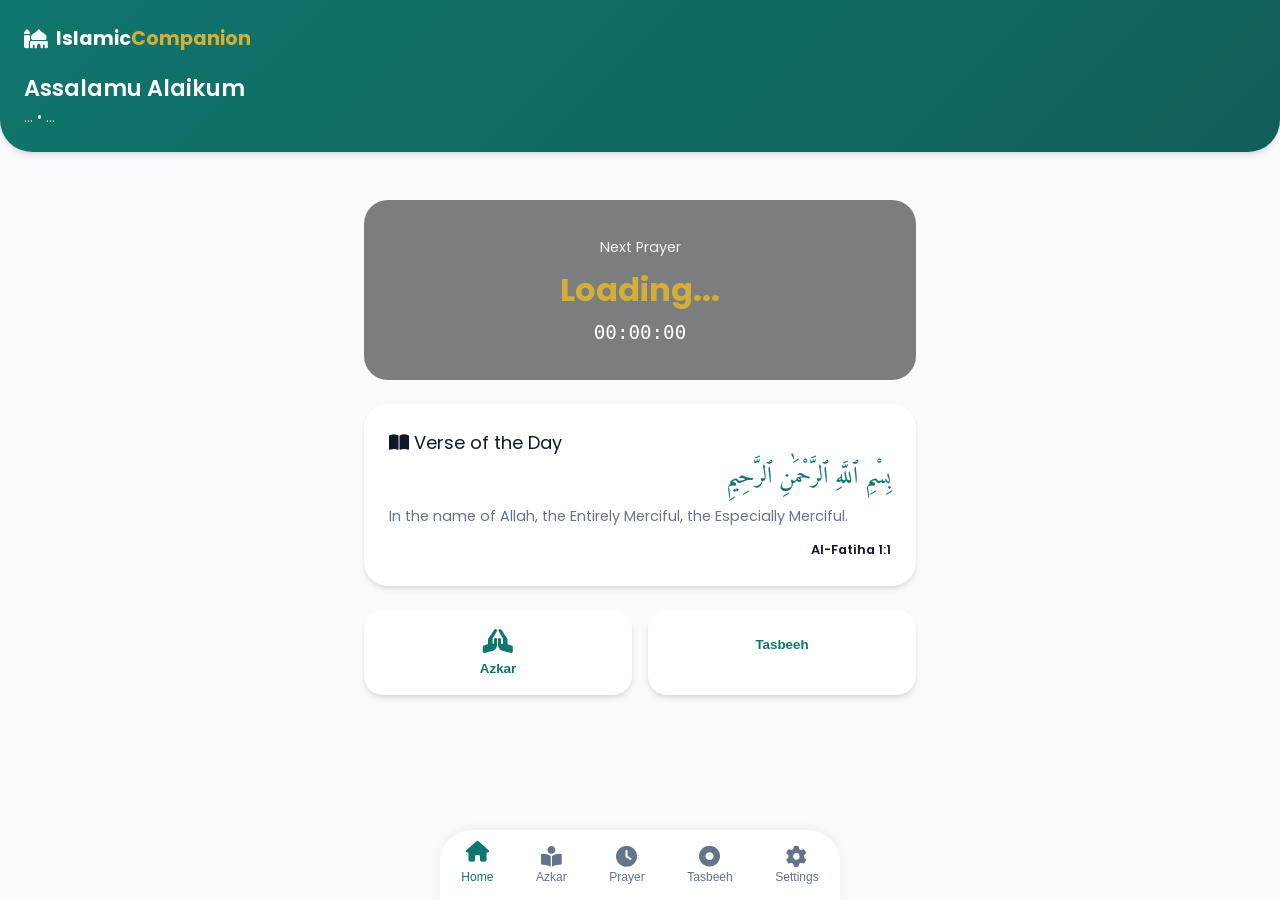
==== index.html @ 74cb2ea0 "file fixe" ====
<!DOCTYPE html>
<html lang="en" data-theme="light">

<head>
    <meta charset="UTF-8">
    <meta name="viewport" content="width=device-width, initial-scale=1.0">
    <meta name="description" content="Islamic Companion - Prayer Times, Azkar, and Tasbeeh">
    <title>Islamic Companion</title>
    <!-- Fonts -->
    <link
        href="https://fonts.googleapis.com/css2?family=Amiri:wght@400;700&family=Poppins:wght@300;400;500;600;700&display=swap"
        rel="stylesheet">
    <!-- Icons -->
    <link rel="stylesheet" href="https://cdnjs.cloudflare.com/ajax/libs/font-awesome/6.4.0/css/all.min.css">
    <link rel="stylesheet" href="style.css">
</head>

<body>

    <!-- Header -->
    <header class="app-header">
        <div class="header-top">
            <div class="logo">
                <i class="fas fa-mosque"></i>
                <span>Islamic<span>Companion</span></span>
            </div>
        </div>
        <div class="header-info">
            <div class="greeting" id="user-greeting">Assalamu Alaikum</div>
            <div class="date-container">
                <span id="gregorian-date">...</span> • <span id="hijri-date">...</span>
            </div>
        </div>
    </header>

    <main id="main-content">
        <!-- Home Section -->
        <section id="home" class="page active">
            <div class="hero-banner">
                <div class="next-prayer-card">
                    <span class="label">Next Prayer</span>
                    <h2 id="next-prayer-name">Loading...</h2>
                    <div id="prayer-countdown">00:00:00</div>
                </div>
            </div>

            <div class="card quran-verse-card">
                <div class="card-header"><i class="fas fa-book-open"></i> Verse of the Day</div>
                <p id="quran-arabic" class="arabic-text">بِسْمِ ٱللَّهِ ٱلرَّحْمَٰنِ ٱلرَّحِيمِ</p>
                <p id="quran-translation" class="translation">In the name of Allah, the Entirely Merciful, the
                    Especially Merciful.</p>
                <div class="card-footer" id="quran-ref">Al-Fatiha 1:1</div>
            </div>

            <div class="quick-actions">
                <button onclick="navigateTo('azkar')" class="action-btn">
                    <i class="fas fa-hands-praying"></i>
                    <span>Azkar</span>
                </button>
                <button onclick="navigateTo('tasbeeh')" class="action-btn">
                    <i class="fas fa-beads"></i>
                    <span>Tasbeeh</span>
                </button>
            </div>
        </section>

        <!-- Azkar Section -->
        <section id="azkar" class="page">
            <h2 class="section-title">Daily Azkar</h2>
            <div class="azkar-categories">
                <button class="cat-chip active" onclick="filterAzkar('morning')">Morning</button>
                <button class="cat-chip" onclick="filterAzkar('evening')">Evening</button>
                <button class="cat-chip" onclick="filterAzkar('after-prayer')">After Salah</button>
            </div>
            <div id="azkar-container" class="list-container">
                <!-- Rendered by JS -->
            </div>
        </section>

        <!-- Prayer Times Section -->
        <section id="prayer" class="page">
            <h2 class="section-title">Prayer Times</h2>
            <div class="location-box">
                <i class="fas fa-location-dot"></i>
                <span id="location-name">Detecting location...</span>
            </div>
            <div class="prayer-list" id="prayer-times-list">
                <!-- Template for Prayer Card -->
                <div class="prayer-card" data-prayer="Fajr">
                    <span>Fajr</span>
                    <span class="time">--:--</span>
                </div>
                <div class="prayer-card" data-prayer="Dhuhr">
                    <span>Dhuhr</span>
                    <span class="time">--:--</span>
                </div>
                <div class="prayer-card" data-prayer="Asr">
                    <span>Asr</span>
                    <span class="time">--:--</span>
                </div>
                <div class="prayer-card" data-prayer="Maghrib">
                    <span>Maghrib</span>
                    <span class="time">--:--</span>
                </div>
                <div class="prayer-card" data-prayer="Isha">
                    <span>Isha</span>
                    <span class="time">--:--</span>
                </div>
            </div>
        </section>

        <!-- Tasbeeh Section -->
        <section id="tasbeeh" class="page">
            <div class="tasbeeh-container">
                <select id="tasbeeh-select" class="tasbeeh-dropdown">
                    <option value="SubhanAllah">SubhanAllah</option>
                    <option value="Alhamdulillah">Alhamdulillah</option>
                    <option value="Allahu Akbar">Allahu Akbar</option>
                    <option value="Astaghfirullah">Astaghfirullah</option>
                </select>

                <div class="counter-display" id="counter-body">
                    <div id="tasbeeh-count">0</div>
                    <div class="target-info">Target: 33/100</div>
                </div>

                <div class="tasbeeh-controls">
                    <button id="reset-counter" class="secondary-btn"><i class="fas fa-rotate-right"></i></button>
                    <button id="tap-area" class="main-counter-btn">TAP</button>
                    <button id="vibrate-toggle" class="secondary-btn"><i class="fas fa-vibration"></i></button>
                </div>
            </div>
        </section>

        <!-- Settings Section -->
        <section id="settings" class="page">
            <h2 class="section-title">Settings</h2>
            <div class="settings-list">
                <div class="setting-item">
                    <div class="setting-info">
                        <span class="setting-label">Dark Mode</span>
                        <span class="setting-desc">Switch between light and dark themes</span>
                    </div>
                    <label class="toggle-switch">
                        <input type="checkbox" id="dark-mode-toggle-settings">
                        <span class="slider"></span>
                    </label>
                </div>
                <div class="setting-item">
                    <div class="setting-info">
                        <span class="setting-label">Font Size</span>
                    </div>
                    <select id="font-size-adjust" class="mini-select">
                        <option value="small">Small</option>
                        <option value="medium" selected>Medium</option>
                        <option value="large">Large</option>
                    </select>
                </div>
                <button class="danger-btn" id="reset-app-btn">Reset All Progress</button>
            </div>
        </section>
    </main>

    <!-- Bottom Navigation -->
    <nav class="bottom-nav">
        <button class="nav-item active" onclick="navigateTo('home')" data-target="home">
            <i class="fas fa-home"></i>
            <span>Home</span>
        </button>
        <button class="nav-item" onclick="navigateTo('azkar')" data-target="azkar">
            <i class="fas fa-book-open-reader"></i>
            <span>Azkar</span>
        </button>
        <button class="nav-item" onclick="navigateTo('prayer')" data-target="prayer">
            <i class="fas fa-clock"></i>
            <span>Prayer</span>
        </button>
        <button class="nav-item" onclick="navigateTo('tasbeeh')" data-target="tasbeeh">
            <i class="fas fa-circle-dot"></i>
            <span>Tasbeeh</span>
        </button>
        <button class="nav-item" onclick="navigateTo('settings')" data-target="settings">
            <i class="fas fa-gear"></i>
            <span>Settings</span>
        </button>
    </nav>

    <script src="app.js"></script>
</body>

</html>
---- style.css ----
:root {
    --primary: #0f766e;
    --primary-dark: #115e59;
    --accent: #d4af37;
    --bg-color: #f8fafc;
    --card-bg: #ffffff;
    --text-main: #0f172a;
    --text-muted: #64748b;
    --shadow: 0 4px 6px -1px rgba(0, 0, 0, 0.1), 0 2px 4px -1px rgba(0, 0, 0, 0.06);
    --glass: rgba(255, 255, 255, 0.8);
    --nav-bg: #ffffff;
    --transition: all 0.3s cubic-bezier(0.4, 0, 0.2, 1);
}

[data-theme="dark"] {
    --bg-color: #0f172a;
    --card-bg: #1e293b;
    --text-main: #f8fafc;
    --text-muted: #94a3b8;
    --glass: rgba(30, 41, 59, 0.8);
    --nav-bg: #1e293b;
}

* {
    margin: 0;
    padding: 0;
    box-sizing: border-box;
    -webkit-tap-highlight-color: transparent;
}

body {
    font-family: 'Poppins', sans-serif;
    background-color: var(--bg-color);
    color: var(--text-main);
    line-height: 1.6;
    overflow-x: hidden;
    transition: background-color 0.3s ease;
}

.arabic-text {
    font-family: 'Amiri', serif;
    font-size: 1.5rem;
    direction: rtl;
    color: var(--primary);
    margin-bottom: 0.5rem;
}

/* Header */
.app-header {
    padding: 1.5rem;
    background: linear-gradient(135deg, var(--primary), var(--primary-dark));
    color: white;
    border-bottom-left-radius: 2rem;
    border-bottom-right-radius: 2rem;
    box-shadow: var(--shadow);
}

.header-top {
    display: flex;
    justify-content: space-between;
    align-items: center;
    margin-bottom: 1rem;
}

.logo {
    display: flex;
    align-items: center;
    gap: 0.5rem;
    font-weight: 700;
    font-size: 1.2rem;
}

.logo span span {
    color: var(--accent);
}

.icon-btn {
    background: rgba(255, 255, 255, 0.2);
    border: none;
    color: white;
    width: 40px;
    height: 40px;
    border-radius: 50%;
    cursor: pointer;
    backdrop-filter: blur(5px);
}

.header-info .greeting {
    font-size: 1.4rem;
    font-weight: 600;
}

.header-info .date-container {
    font-size: 0.85rem;
    opacity: 0.9;
}

/* Layout */
main {
    padding: 1.5rem 1.5rem 80px 1.5rem;
    max-width: 600px;
    margin: 0 auto;
}

.page {
    display: none;
    animation: fadeIn 0.4s ease-out;
}

.page.active {
    display: block;
}

@keyframes fadeIn {
    from {
        opacity: 0;
        transform: translateY(10px);
    }

    to {
        opacity: 1;
        transform: translateY(0);
    }
}

/* Cards */
.card {
    background: var(--card-bg);
    padding: 1.5rem;
    border-radius: 1.5rem;
    box-shadow: var(--shadow);
    margin-bottom: 1.5rem;
    border: 1px solid rgba(255, 255, 255, 0.1);
}

.hero-banner {
    background: linear-gradient(rgba(0, 0, 0, 0.5), rgba(0, 0, 0, 0.5)), url('https://images.unsplash.com/photo-1542810634-71277d95dcbb?q=80&w=1000&auto=format&fit=crop');
    background-size: cover;
    background-position: center;
    height: 180px;
    border-radius: 1.5rem;
    margin-bottom: 1.5rem;
    display: flex;
    align-items: center;
    justify-content: center;
    color: white;
    text-align: center;
}

.next-prayer-card .label {
    font-size: 0.9rem;
    opacity: 0.9;
}

.next-prayer-card h2 {
    font-size: 2rem;
    margin: 0.2rem 0;
    color: var(--accent);
}

#prayer-countdown {
    font-family: monospace;
    font-size: 1.2rem;
}

/* Quick Actions */
.quick-actions {
    display: grid;
    grid-template-columns: 1fr 1fr;
    gap: 1rem;
    margin-bottom: 1.5rem;
}

.action-btn {
    background: var(--card-bg);
    border: none;
    padding: 1.2rem;
    border-radius: 1.2rem;
    display: flex;
    flex-direction: column;
    align-items: center;
    gap: 0.5rem;
    color: var(--primary);
    font-weight: 600;
    box-shadow: var(--shadow);
    cursor: pointer;
    transition: var(--transition);
}

.action-btn i {
    font-size: 1.5rem;
}

.action-btn:active {
    transform: scale(0.95);
}

/* Prayer Times */
.prayer-card {
    display: flex;
    justify-content: space-between;
    align-items: center;
    background: var(--card-bg);
    padding: 1.2rem 1.5rem;
    border-radius: 1rem;
    margin-bottom: 0.8rem;
    box-shadow: var(--shadow);
    transition: var(--transition);
}

.prayer-card.current {
    border: 2px solid var(--accent);
    background: linear-gradient(to right, var(--card-bg), rgba(212, 175, 55, 0.1));
}

.prayer-card .time {
    font-weight: 700;
    color: var(--primary);
}

/* Tasbeeh */
.tasbeeh-container {
    text-align: center;
    padding-top: 2rem;
}

.counter-display {
    width: 220px;
    height: 220px;
    background: var(--card-bg);
    border-radius: 50%;
    margin: 2rem auto;
    display: flex;
    flex-direction: column;
    justify-content: center;
    align-items: center;
    box-shadow: 0 10px 25px rgba(0, 0, 0, 0.1), inset 0 0 15px rgba(0, 0, 0, 0.05);
    border: 8px solid var(--primary);
    cursor: pointer;
    transition: var(--transition);
}

.counter-display:active {
    transform: scale(0.92);
}

#tasbeeh-count {
    font-size: 4rem;
    font-weight: 700;
    color: var(--primary);
}

.main-counter-btn {
    background: var(--primary);
    color: white;
    border: none;
    padding: 1rem 3rem;
    border-radius: 2rem;
    font-size: 1.2rem;
    font-weight: 600;
    box-shadow: var(--shadow);
}

.tasbeeh-controls {
    display: flex;
    justify-content: center;
    align-items: center;
    gap: 1.5rem;
}

.secondary-btn {
    width: 50px;
    height: 50px;
    border-radius: 50%;
    border: none;
    background: var(--card-bg);
    color: var(--text-muted);
    box-shadow: var(--shadow);
}

/* Azkar List */
.azkar-card {
    background: var(--card-bg);
    padding: 1.5rem;
    border-radius: 1rem;
    margin-bottom: 1rem;
    box-shadow: var(--shadow);
}

.cat-chip {
    padding: 0.5rem 1.2rem;
    border-radius: 2rem;
    border: 1px solid var(--primary);
    background: transparent;
    color: var(--primary);
    margin-right: 0.5rem;
    cursor: pointer;
}

.cat-chip.active {
    background: var(--primary);
    color: white;
}

/* Bottom Nav */
.bottom-nav {
    position: fixed;
    bottom: 0;
    left: 0;
    right: 0;
    height: 70px;
    background: var(--nav-bg);
    display: flex;
    justify-content: space-around;
    align-items: center;
    box-shadow: 0 -2px 10px rgba(0, 0, 0, 0.05);
    z-index: 1000;
    padding-bottom: env(safe-area-inset-bottom);
}

.nav-item {
    background: none;
    border: none;
    display: flex;
    flex-direction: column;
    align-items: center;
    color: var(--text-muted);
    font-size: 0.75rem;
    gap: 0.2rem;
    transition: var(--transition);
    cursor: pointer;
}

.nav-item i {
    font-size: 1.3rem;
}

.nav-item.active {
    color: var(--primary);
}

.nav-item.active i {
    transform: translateY(-5px);
    color: var(--primary);
}

/* Utilities */
.section-title {
    margin-bottom: 1.2rem;
    font-weight: 700;
    color: var(--primary);
}

.translation {
    font-size: 0.9rem;
    color: var(--text-muted);
}

.card-footer {
    margin-top: 0.8rem;
    font-size: 0.8rem;
    font-weight: 600;
    text-align: right;
}

/* Azkar Card Styles */
.zikr-card {
    background: var(--card-bg);
    border-radius: 1.2rem;
    margin-bottom: 1rem;
    padding: 1.2rem;
    box-shadow: var(--shadow);
    transition: var(--transition);
    border: 1px solid rgba(0, 0, 0, 0.05);
    overflow: hidden;
}

.zikr-card.completed {
    border-left: 5px solid #10b981;
    opacity: 0.8;
}

.zikr-main-content {
    cursor: pointer;
}

.zikr-card .arabic-text {
    font-size: 1.4rem;
    line-height: 2.2rem;
    margin-bottom: 0.5rem;
    color: var(--text-main);
}

.expandable-content {
    max-height: 0;
    overflow: hidden;
    transition: max-height 0.3s ease-out;
}

.zikr-card.expanded .expandable-content {
    max-height: 300px;
    margin-top: 1rem;
    padding-top: 1rem;
    border-top: 1px dashed var(--text-muted);
}

.urdu-text {
    color: var(--primary);
    font-family: 'Amiri', serif;
    font-size: 1.1rem;
    direction: rtl;
    margin-bottom: 0.5rem;
}

.english-text {
    font-size: 0.85rem;
    color: var(--text-muted);
    font-style: italic;
}

/* Footer & Progress */
.zikr-footer {
    display: flex;
    justify-content: space-between;
    align-items: center;
    margin-top: 1.2rem;
    gap: 1rem;
}

.progress-info {
    flex-grow: 1;
}

.count-display {
    font-size: 0.8rem;
    font-weight: 700;
    color: var(--primary);
    margin-bottom: 4px;
    display: block;
}

.progress-bar-bg {
    width: 100%;
    height: 6px;
    background: #e2e8f0;
    border-radius: 10px;
    overflow: hidden;
}

.progress-bar-fill {
    height: 100%;
    background: var(--primary);
    width: 0%;
    transition: width 0.3s ease;
}

.zikr-card.completed .progress-bar-fill {
    background: #10b981;
}

/* Action Buttons */
.zikr-actions {
    display: flex;
    gap: 0.5rem;
}

.count-btn {
    background: var(--primary);
    color: white;
    border: none;
    padding: 0.5rem 1.2rem;
    border-radius: 0.8rem;
    font-weight: 700;
    min-width: 70px;
    cursor: pointer;
    transition: transform 0.1s active;
}

.count-btn:active {
    transform: scale(0.9);
}

.count-btn:disabled {
    background: #10b981;
    cursor: default;
}

.reset-btn {
    background: #f1f5f9;
    color: var(--text-muted);
    border: none;
    width: 35px;
    height: 35px;
    border-radius: 0.8rem;
    cursor: pointer;
}

/* Dark Mode Tweaks */
[data-theme="dark"] .zikr-card {
    border-color: rgba(255, 255, 255, 0.05);
}

[data-theme="dark"] .reset-btn {
    background: #334155;
    color: #94a3b8;
}

/* Responsive Adjustments */
@media (min-width: 768px) {
    body {
        font-size: 18px;
    }

    main {
        padding-top: 3rem;
    }

    .bottom-nav {
        width: 400px;
        left: 50%;
        transform: translateX(-50%);
        border-radius: 2rem 2rem 0 0;
    }
}
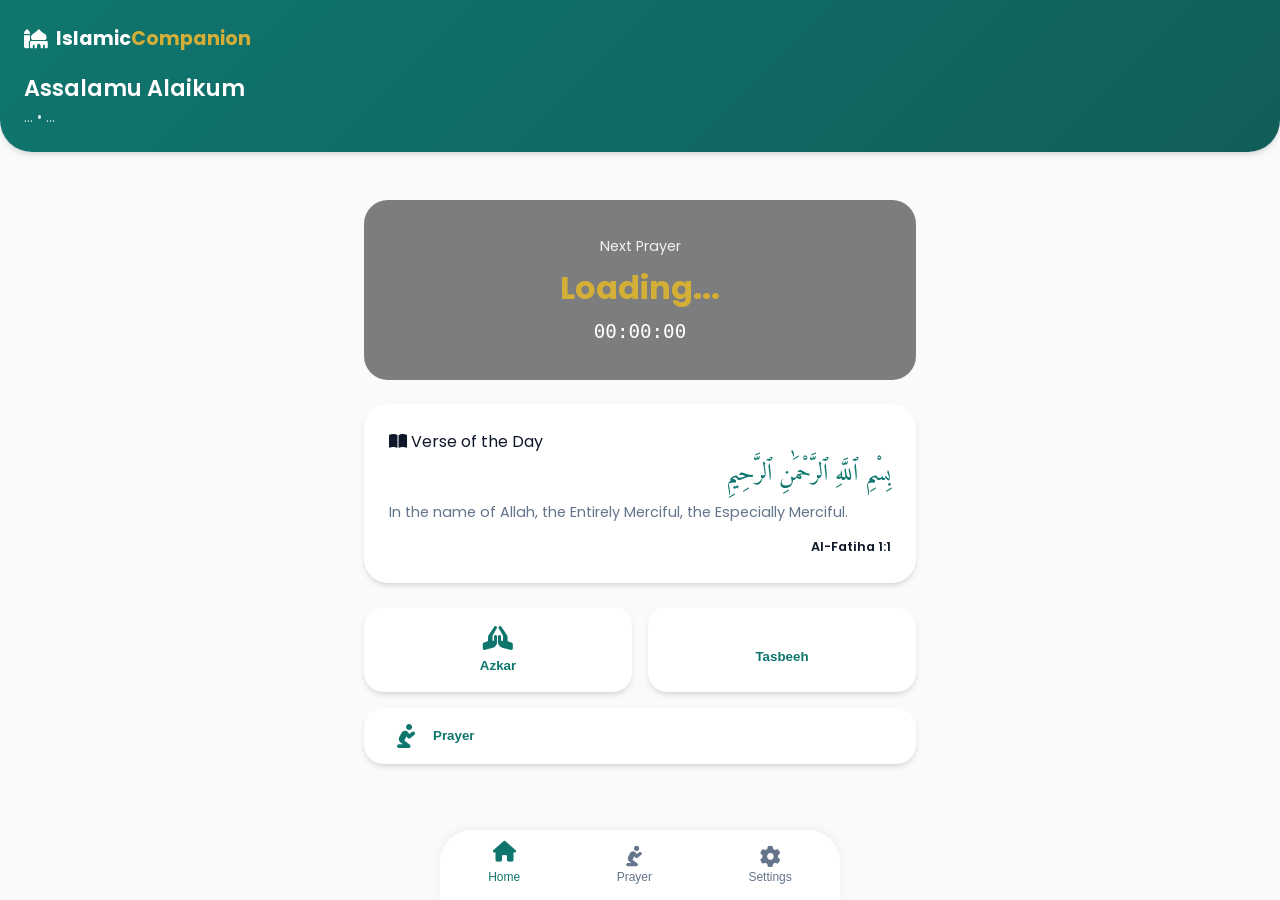
==== commit 07e79832: "update with mathod of prayer" ====
--- a/index.html
+++ b/index.html
@@ -20,13 +20,18 @@
     <!-- Header -->
     <header class="app-header">
         <div class="header-top">
+            <button id="back-btn" class="icon-btn back-btn" onclick="navigateTo('home')" style="display: none;">
+                <i class="fas fa-arrow-left"></i>
+            </button>
             <div class="logo">
                 <i class="fas fa-mosque"></i>
-                <span>Islamic<span>Companion</span></span>
+                <span data-i18n="app-name">Islamic<span>Companion</span></span>
             </div>
         </div>
+
         <div class="header-info">
-            <div class="greeting" id="user-greeting">Assalamu Alaikum</div>
+            <div class="greeting" id="user-greeting" data-i18n="greeting">Assalamu Alaikum</div>
+
             <div class="date-container">
                 <span id="gregorian-date">...</span> • <span id="hijri-date">...</span>
             </div>
@@ -38,14 +43,17 @@
         <section id="home" class="page active">
             <div class="hero-banner">
                 <div class="next-prayer-card">
-                    <span class="label">Next Prayer</span>
-                    <h2 id="next-prayer-name">Loading...</h2>
+                    <span class="label" data-i18n="next-prayer">Next Prayer</span>
+
+                    <h2 id="next-prayer-name" data-i18n="loading">Loading...</h2>
+
                     <div id="prayer-countdown">00:00:00</div>
                 </div>
             </div>
 
             <div class="card quran-verse-card">
-                <div class="card-header"><i class="fas fa-book-open"></i> Verse of the Day</div>
+                <div class="card-header"><i class="fas fa-book-open"></i> <span data-i18n="verse-day">Verse of the Day</span></div>
+
                 <p id="quran-arabic" class="arabic-text">بِسْمِ ٱللَّهِ ٱلرَّحْمَٰنِ ٱلرَّحِيمِ</p>
                 <p id="quran-translation" class="translation">In the name of Allah, the Entirely Merciful, the
                     Especially Merciful.</p>
@@ -55,63 +63,95 @@
             <div class="quick-actions">
                 <button onclick="navigateTo('azkar')" class="action-btn">
                     <i class="fas fa-hands-praying"></i>
-                    <span>Azkar</span>
+                    <span data-i18n="azkar">Azkar</span>
                 </button>
                 <button onclick="navigateTo('tasbeeh')" class="action-btn">
-                    <i class="fas fa-beads"></i>
-                    <span>Tasbeeh</span>
-                </button>
-            </div>
+                    <div class="action-icon-wrapper">
+                        <i class="fas fa-beads"></i>
+                    </div>
+                    <span data-i18n="tasbeeh">Tasbeeh</span>
+                </button>
+                <button onclick="navigateTo('prayer')" class="action-btn prayer-action-btn">
+                    <i class="fas fa-person-praying"></i>
+                    <span data-i18n="prayer">Prayer</span>
+                </button>
+
+            </div>
+
+
+
+
         </section>
 
         <!-- Azkar Section -->
         <section id="azkar" class="page">
-            <h2 class="section-title">Daily Azkar</h2>
+            <h2 class="section-title" data-i18n="daily-azkar">Daily Azkar</h2>
+
             <div class="azkar-categories">
-                <button class="cat-chip active" onclick="filterAzkar('morning')">Morning</button>
-                <button class="cat-chip" onclick="filterAzkar('evening')">Evening</button>
-                <button class="cat-chip" onclick="filterAzkar('after-prayer')">After Salah</button>
+                <button class="cat-chip active" onclick="filterAzkar('morning')" data-i18n="morning">Morning</button>
+                <button class="cat-chip" onclick="filterAzkar('evening')" data-i18n="evening">Evening</button>
+                <button class="cat-chip" onclick="filterAzkar('after-prayer')" data-i18n="after-salah">After Salah</button>
+
             </div>
             <div id="azkar-container" class="list-container">
                 <!-- Rendered by JS -->
             </div>
         </section>
 
-        <!-- Prayer Times Section -->
+        <!-- Prayer Section (Separate Page) -->
         <section id="prayer" class="page">
-            <h2 class="section-title">Prayer Times</h2>
-            <div class="location-box">
-                <i class="fas fa-location-dot"></i>
-                <span id="location-name">Detecting location...</span>
-            </div>
-            <div class="prayer-list" id="prayer-times-list">
-                <!-- Template for Prayer Card -->
-                <div class="prayer-card" data-prayer="Fajr">
-                    <span>Fajr</span>
-                    <span class="time">--:--</span>
-                </div>
-                <div class="prayer-card" data-prayer="Dhuhr">
-                    <span>Dhuhr</span>
-                    <span class="time">--:--</span>
-                </div>
-                <div class="prayer-card" data-prayer="Asr">
-                    <span>Asr</span>
-                    <span class="time">--:--</span>
-                </div>
-                <div class="prayer-card" data-prayer="Maghrib">
-                    <span>Maghrib</span>
-                    <span class="time">--:--</span>
-                </div>
-                <div class="prayer-card" data-prayer="Isha">
-                    <span>Isha</span>
-                    <span class="time">--:--</span>
-                </div>
-            </div>
-        </section>
+            <div class="prayer-header-actions">
+                <h2 class="section-title" data-i18n="namaz-guide">Namaz Guide</h2>
+                <button id="toggle-prayer-times-btn" class="icon-btn toggle-times-btn" onclick="togglePrayerTimes()">
+                    <i class="fas fa-clock"></i>
+                </button>
+            </div>
+
+            <div id="prayer-times-container" class="prayer-times-collapsible" style="display: none;">
+                <div class="location-box">
+                    <i class="fas fa-location-dot"></i>
+                    <span id="location-name" data-i18n="detecting">Detecting location...</span>
+                </div>
+                <div class="prayer-list" id="prayer-times-list">
+                    <div class="prayer-card" data-prayer="Fajr">
+                        <span>Fajr</span>
+                        <span class="time">--:--</span>
+                    </div>
+                    <div class="prayer-card" data-prayer="Dhuhr">
+                        <span>Dhuhr</span>
+                        <span class="time">--:--</span>
+                    </div>
+                    <div class="prayer-card" data-prayer="Asr">
+                        <span>Asr</span>
+                        <span class="time">--:--</span>
+                    </div>
+                    <div class="prayer-card" data-prayer="Maghrib">
+                        <span>Maghrib</span>
+                        <span class="time">--:--</span>
+                    </div>
+                    <div class="prayer-card" data-prayer="Isha">
+                        <span>Isha</span>
+                        <span class="time">--:--</span>
+                    </div>
+                </div>
+            </div>
+
+            <div id="namaz-guide-container" class="list-container">
+                <!-- Rendered by JS -->
+            </div>
+        </section>
+
+
+
+
 
         <!-- Tasbeeh Section -->
         <section id="tasbeeh" class="page">
             <div class="tasbeeh-container">
+                <div class="tasbeeh-header-icon">
+                    <i class="fas fa-beads"></i>
+                </div>
+
                 <select id="tasbeeh-select" class="tasbeeh-dropdown">
                     <option value="SubhanAllah">SubhanAllah</option>
                     <option value="Alhamdulillah">Alhamdulillah</option>
@@ -134,12 +174,14 @@
 
         <!-- Settings Section -->
         <section id="settings" class="page">
-            <h2 class="section-title">Settings</h2>
+            <h2 class="section-title" data-i18n="settings">Settings</h2>
+
             <div class="settings-list">
                 <div class="setting-item">
                     <div class="setting-info">
-                        <span class="setting-label">Dark Mode</span>
-                        <span class="setting-desc">Switch between light and dark themes</span>
+                        <span class="setting-label" data-i18n="dark-mode">Dark Mode</span>
+                        <span class="setting-desc" data-i18n="dark-mode-desc">Switch between light and dark themes</span>
+
                     </div>
                     <label class="toggle-switch">
                         <input type="checkbox" id="dark-mode-toggle-settings">
@@ -148,15 +190,27 @@
                 </div>
                 <div class="setting-item">
                     <div class="setting-info">
-                        <span class="setting-label">Font Size</span>
+                        <span class="setting-label" data-i18n="font-size">Font Size</span>
+
                     </div>
                     <select id="font-size-adjust" class="mini-select">
-                        <option value="small">Small</option>
-                        <option value="medium" selected>Medium</option>
-                        <option value="large">Large</option>
+                        <option value="small" data-i18n="small">Small</option>
+                        <option value="medium" selected data-i18n="medium">Medium</option>
+                        <option value="large" data-i18n="large">Large</option>
                     </select>
                 </div>
-                <button class="danger-btn" id="reset-app-btn">Reset All Progress</button>
+                <div class="setting-item">
+                    <div class="setting-info">
+                        <span class="setting-label" data-i18n="language">Language</span>
+                    </div>
+                    <select id="language-select" class="mini-select">
+                        <option value="en" selected>English</option>
+                        <option value="ur">اردو (Urdu)</option>
+                    </select>
+                </div>
+
+                <button class="danger-btn" id="reset-app-btn" data-i18n="reset-progress">Reset All Progress</button>
+
             </div>
         </section>
     </main>
@@ -165,23 +219,21 @@
     <nav class="bottom-nav">
         <button class="nav-item active" onclick="navigateTo('home')" data-target="home">
             <i class="fas fa-home"></i>
-            <span>Home</span>
-        </button>
-        <button class="nav-item" onclick="navigateTo('azkar')" data-target="azkar">
-            <i class="fas fa-book-open-reader"></i>
-            <span>Azkar</span>
+            <span data-i18n="home">Home</span>
+
         </button>
         <button class="nav-item" onclick="navigateTo('prayer')" data-target="prayer">
-            <i class="fas fa-clock"></i>
-            <span>Prayer</span>
+            <i class="fas fa-person-praying"></i>
+            <span data-i18n="prayer">Prayer</span>
         </button>
-        <button class="nav-item" onclick="navigateTo('tasbeeh')" data-target="tasbeeh">
-            <i class="fas fa-circle-dot"></i>
-            <span>Tasbeeh</span>
-        </button>
+
+
+
+
         <button class="nav-item" onclick="navigateTo('settings')" data-target="settings">
             <i class="fas fa-gear"></i>
-            <span>Settings</span>
+            <span data-i18n="settings">Settings</span>
+
         </button>
     </nav>
 
--- a/style.css
+++ b/style.css
@@ -34,8 +34,13 @@
     color: var(--text-main);
     line-height: 1.6;
     overflow-x: hidden;
-    transition: background-color 0.3s ease;
-}
+    transition: background-color 0.3s ease, font-size 0.2s ease;
+}
+
+body.font-small { font-size: 14px; }
+body.font-medium { font-size: 16px; }
+body.font-large { font-size: 20px; }
+
 
 .arabic-text {
     font-family: 'Amiri', serif;
@@ -83,7 +88,16 @@
     border-radius: 50%;
     cursor: pointer;
     backdrop-filter: blur(5px);
-}
+    display: flex;
+    align-items: center;
+    justify-content: center;
+    transition: var(--transition);
+}
+
+.back-btn {
+    margin-right: 0.5rem;
+}
+
 
 .header-info .greeting {
     font-size: 1.4rem;
@@ -168,8 +182,21 @@
     display: grid;
     grid-template-columns: 1fr 1fr;
     gap: 1rem;
-    margin-bottom: 1.5rem;
-}
+    margin-bottom: 2rem;
+}
+
+.prayer-action-btn {
+    grid-column: span 2;
+    flex-direction: row !important;
+    padding: 1rem 2rem !important;
+    gap: 1rem !important;
+}
+
+.home-sub-section {
+    margin-top: 2rem;
+    animation: fadeIn 0.4s ease-out;
+}
+
 
 .action-btn {
     background: var(--card-bg);
@@ -221,8 +248,16 @@
 /* Tasbeeh */
 .tasbeeh-container {
     text-align: center;
-    padding-top: 2rem;
-}
+    padding-top: 1rem;
+}
+
+.tasbeeh-header-icon {
+    font-size: 3rem;
+    color: var(--primary);
+    margin-bottom: 1rem;
+    opacity: 0.8;
+}
+
 
 .counter-display {
     width: 220px;
@@ -360,8 +395,9 @@
     margin-top: 0.8rem;
     font-size: 0.8rem;
     font-weight: 600;
-    text-align: right;
-}
+    text-align: end;
+}
+
 
 /* Azkar Card Styles */
 .zikr-card {
@@ -376,9 +412,10 @@
 }
 
 .zikr-card.completed {
-    border-left: 5px solid #10b981;
+    border-inline-start: 5px solid #10b981;
     opacity: 0.8;
 }
+
 
 .zikr-main-content {
     cursor: pointer;
@@ -407,10 +444,19 @@
 .urdu-text {
     color: var(--primary);
     font-family: 'Amiri', serif;
-    font-size: 1.1rem;
+    font-size: 1.2rem;
     direction: rtl;
     margin-bottom: 0.5rem;
 }
+
+[lang="ur"] body {
+    font-family: 'Amiri', 'Poppins', sans-serif;
+}
+
+[lang="ur"] .arabic-text {
+    font-size: 1.8rem;
+}
+
 
 .english-text {
     font-size: 0.85rem;
@@ -505,6 +551,197 @@
     color: #94a3b8;
 }
 
+/* Prayer & Namaz Guide Styles */
+.prayer-header-actions {
+    display: flex;
+    justify-content: space-between;
+    align-items: center;
+    margin-bottom: 1.2rem;
+}
+
+.prayer-header-actions .section-title {
+    margin-bottom: 0;
+}
+
+.toggle-times-btn {
+    background: var(--primary);
+    color: white;
+}
+
+.prayer-times-collapsible {
+    margin-bottom: 2rem;
+    padding-bottom: 1rem;
+    border-bottom: 1px dashed var(--text-muted);
+    animation: fadeIn 0.3s ease-out;
+}
+
+.guide-module {
+    background: var(--card-bg);
+    border-radius: 1rem;
+    margin-bottom: 1.5rem;
+    box-shadow: var(--shadow);
+    overflow: hidden;
+    border: 1px solid rgba(0, 0, 0, 0.05);
+}
+
+[data-theme="dark"] .guide-module {
+    border-color: rgba(255, 255, 255, 0.05);
+}
+
+.guide-header {
+    padding: 1.2rem 1.5rem;
+    background: rgba(15, 118, 110, 0.05);
+    cursor: pointer;
+    display: flex;
+    justify-content: space-between;
+    align-items: center;
+    font-weight: 700;
+    color: var(--primary);
+}
+
+.guide-header i {
+    transition: transform 0.3s ease;
+}
+
+.guide-module.expanded .guide-header i {
+    transform: rotate(180deg);
+}
+
+.guide-content {
+    max-height: 0;
+    overflow: hidden;
+    transition: max-height 0.4s ease-in-out;
+    background: var(--card-bg);
+}
+
+.guide-module.expanded .guide-content {
+    max-height: 2500px; /* Large enough to hold content */
+}
+
+.guide-section {
+    padding: 1.5rem;
+    border-bottom: 1px solid rgba(0, 0, 0, 0.05);
+}
+
+.guide-section:last-child {
+    border-bottom: none;
+}
+
+.guide-section-title {
+    font-size: 1.1rem;
+    font-weight: 600;
+    margin-bottom: 1rem;
+    color: var(--text-main);
+    display: flex;
+    align-items: center;
+    gap: 0.5rem;
+}
+
+.guide-section-title::before {
+    content: '';
+    display: inline-block;
+    width: 6px;
+    height: 1rem;
+    background: var(--accent);
+    border-radius: 4px;
+}
+
+.guide-step {
+    display: flex;
+    margin-bottom: 1rem;
+    gap: 1rem;
+}
+
+.guide-step-number {
+    width: 30px;
+    height: 30px;
+    background: var(--primary);
+    color: white;
+    border-radius: 50%;
+    display: flex;
+    align-items: center;
+    justify-content: center;
+    font-weight: 700;
+    flex-shrink: 0;
+    font-size: 0.9rem;
+}
+
+.guide-step-content {
+    flex-grow: 1;
+}
+
+.guide-step-title {
+    font-weight: 600;
+    color: var(--text-main);
+    margin-bottom: 0.2rem;
+}
+
+.guide-step-desc {
+    color: var(--text-muted);
+    font-size: 0.95rem;
+}
+
+.guide-arabic-block {
+    margin-top: 0.8rem;
+    padding: 1rem;
+    background: rgba(15, 118, 110, 0.05);
+    border-radius: 0.8rem;
+    border-right: 3px solid var(--primary);
+    direction: rtl;
+    text-align: right;
+}
+
+.guide-arabic-text {
+    font-family: 'Amiri', serif;
+    font-size: 1.4rem;
+    color: var(--primary-dark);
+    line-height: 2.2rem;
+}
+
+[data-theme="dark"] .guide-arabic-text {
+    color: var(--accent);
+}
+
+.guide-urdu-text {
+    font-family: 'Amiri', 'Poppins', sans-serif;
+    color: var(--text-muted);
+    font-size: 1.1rem;
+    margin-top: 0.5rem;
+}
+
+.guide-list {
+    list-style: none;
+    padding-left: 0;
+}
+
+.guide-list li {
+    position: relative;
+    padding-left: 1.5rem;
+    margin-bottom: 0.5rem;
+    color: var(--text-muted);
+}
+
+.guide-list li::before {
+    content: '•';
+    position: absolute;
+    left: 0;
+    color: var(--accent);
+    font-weight: bold;
+    font-size: 1.2rem;
+    line-height: 1.2rem;
+}
+
+[lang="ur"] .guide-list li {
+    padding-left: 0;
+    padding-right: 1.5rem;
+}
+
+[lang="ur"] .guide-list li::before {
+    left: auto;
+    right: 0;
+}
+
+
 /* Responsive Adjustments */
 @media (min-width: 768px) {
     body {
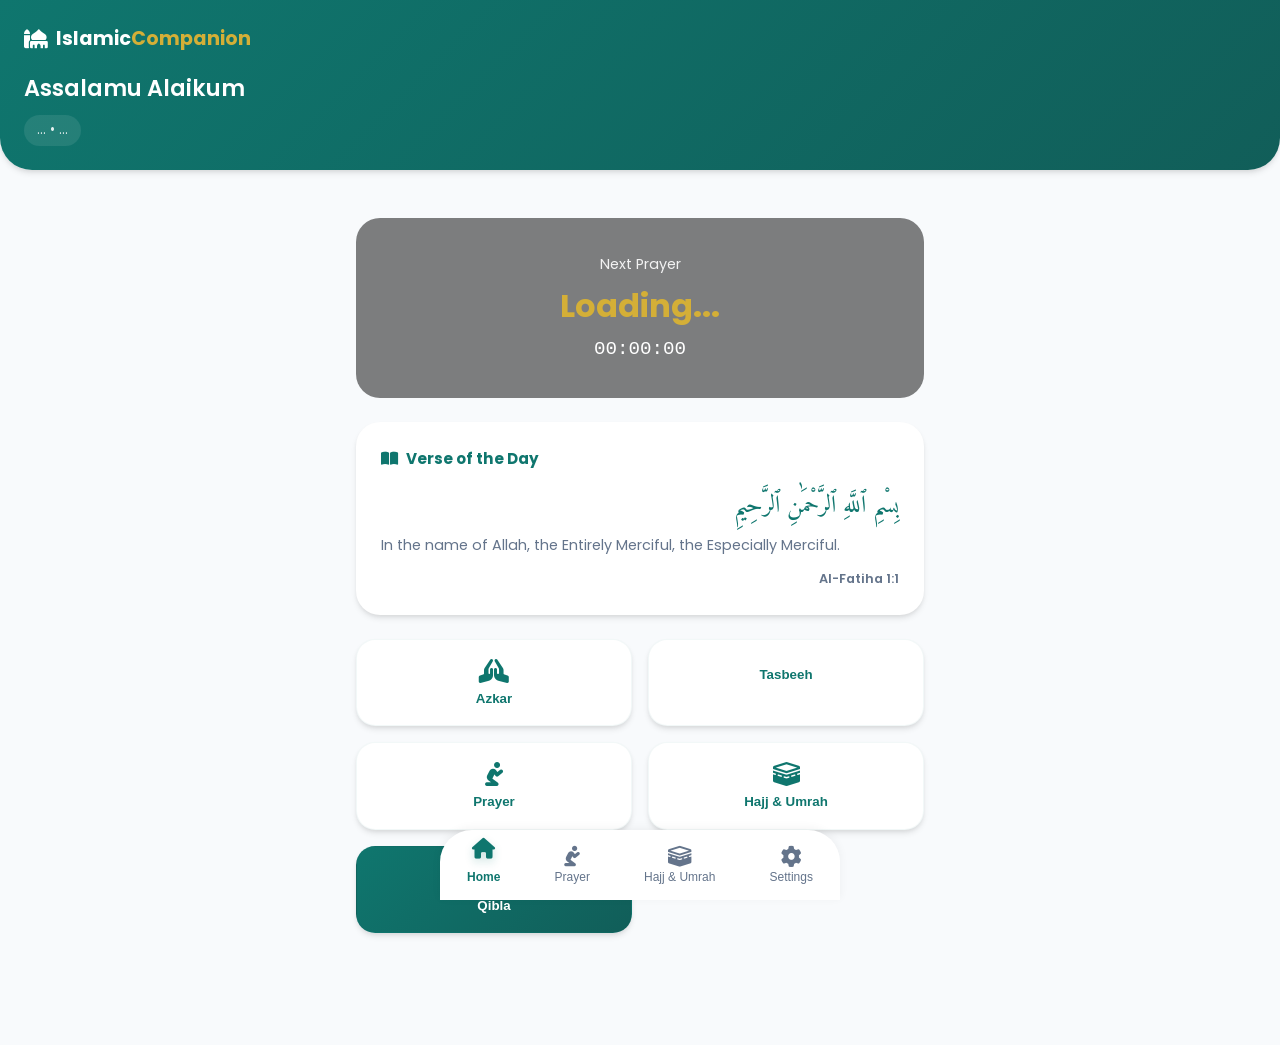
==== commit 13921afe: "added mathod & map of umra & hajj & qibla compecs & more ui/ux enhancement" ====
--- a/index.html
+++ b/index.html
@@ -66,16 +66,21 @@
                     <span data-i18n="azkar">Azkar</span>
                 </button>
                 <button onclick="navigateTo('tasbeeh')" class="action-btn">
-                    <div class="action-icon-wrapper">
-                        <i class="fas fa-beads"></i>
-                    </div>
+                    <i class="fas fa-beads"></i>
                     <span data-i18n="tasbeeh">Tasbeeh</span>
                 </button>
-                <button onclick="navigateTo('prayer')" class="action-btn prayer-action-btn">
+                <button onclick="navigateTo('prayer')" class="action-btn">
                     <i class="fas fa-person-praying"></i>
                     <span data-i18n="prayer">Prayer</span>
                 </button>
-
+                <button onclick="navigateTo('hajj-umrah')" class="action-btn">
+                    <i class="fas fa-kaaba"></i>
+                    <span data-i18n="hajj-umrah">Hajj &amp; Umrah</span>
+                </button>
+                <button onclick="openCompass()" class="action-btn compass-action-btn">
+                    <i class="fas fa-compass"></i>
+                    <span>Qibla</span>
+                </button>
             </div>
 
 
@@ -107,7 +112,7 @@
                 </button>
             </div>
 
-            <div id="prayer-times-container" class="prayer-times-collapsible" style="display: none;">
+            <div id="prayer-times-container" class="prayer-times-collapsible">
                 <div class="location-box">
                     <i class="fas fa-location-dot"></i>
                     <span id="location-name" data-i18n="detecting">Detecting location...</span>
@@ -141,9 +146,42 @@
             </div>
         </section>
 
-
-
-
+        <!-- Hajj & Umrah Section -->
+        <section id="hajj-umrah" class="page">
+            <!-- Sub-navigation -->
+            <div class="hu-subnav">
+                <button class="hu-subnav-btn active" id="btn-umrah" onclick="showHajjUmrahTab('umrah')">
+                    <i class="fas fa-kaaba"></i>
+                    <span>عمرہ</span>
+                </button>
+                <button class="hu-subnav-btn" id="btn-hajj" onclick="showHajjUmrahTab('hajj')">
+                    <i class="fas fa-star-and-crescent"></i>
+                    <span>حج</span>
+                </button>
+            </div>
+
+            <!-- Umrah Tab -->
+            <div id="hu-tab-umrah" class="hu-tab active">
+                <div id="umrah-container" class="list-container">
+                    <!-- Rendered by JS -->
+                </div>
+            </div>
+
+            <!-- Hajj Tab -->
+            <div id="hu-tab-hajj" class="hu-tab">
+                <!-- Hajj type selector -->
+                <div id="hajj-type-selector" class="hajj-type-selector">
+                    <h3 class="section-title" style="text-align:center;">حج کی قسم منتخب کریں</h3>
+                    <div id="hajj-type-container">
+                        <!-- Rendered by JS -->
+                    </div>
+                </div>
+                <!-- Hajj content -->
+                <div id="hajj-content-container" class="list-container">
+                    <!-- Rendered by JS -->
+                </div>
+            </div>
+        </section>
 
         <!-- Tasbeeh Section -->
         <section id="tasbeeh" class="page">
@@ -220,23 +258,139 @@
         <button class="nav-item active" onclick="navigateTo('home')" data-target="home">
             <i class="fas fa-home"></i>
             <span data-i18n="home">Home</span>
-
         </button>
         <button class="nav-item" onclick="navigateTo('prayer')" data-target="prayer">
             <i class="fas fa-person-praying"></i>
             <span data-i18n="prayer">Prayer</span>
         </button>
-
-
-
-
+        <button class="nav-item" onclick="navigateTo('hajj-umrah')" data-target="hajj-umrah">
+            <i class="fas fa-kaaba"></i>
+            <span data-i18n="hajj-umrah">Hajj &amp; Umrah</span>
+        </button>
         <button class="nav-item" onclick="navigateTo('settings')" data-target="settings">
             <i class="fas fa-gear"></i>
             <span data-i18n="settings">Settings</span>
-
         </button>
     </nav>
 
+    <!-- Journey Map Modal -->
+    <div id="journey-map-modal" class="jm-overlay">
+        <div class="jm-container">
+            <div class="jm-header">
+                <div class="jm-header-left">
+                    <i class="fas fa-map-location-dot"></i>
+                    <span class="jm-title">نقشہ</span>
+                </div>
+                <button class="jm-close-btn" onclick="closeJourneyMap()">
+                    <i class="fas fa-times"></i>
+                </button>
+            </div>
+
+            <!-- Miqat selector (Umrah only) -->
+            <div id="miqat-selector-row" class="jm-miqat-row">
+                <label class="jm-miqat-label"><i class="fas fa-location-dot"></i> اپنا میقات منتخب کریں:</label>
+                <select id="miqat-map-select" class="jm-miqat-select" onchange="onMiqatChange(this.value)">
+                    <option value="dhulhulaifa">ذوالحلیفہ — مدینہ کی جانب</option>
+                    <option value="yalamlam">یلملم — یمن کی جانب</option>
+                    <option value="qarnulmanazil">قرن المنازل — نجد کی جانب</option>
+                    <option value="dhatayrq">ذات عرق — عراق کی جانب</option>
+                    <option value="juhfa">الجُحفہ — شام / مصر کی جانب</option>
+                    <option value="makkah_resident">جعرانہ / تنعیم — مکہ مقیم</option>
+                </select>
+            </div>
+
+            <!-- Hajj day legend -->
+            <div id="hajj-map-legend" class="jm-day-legend">
+                <span class="jm-day-dot" style="background:#0f766e;"></span><span>۸ ذی الحجہ</span>
+                <span class="jm-day-dot" style="background:#b45309;"></span><span>۹ ذی الحجہ</span>
+                <span class="jm-day-dot" style="background:#7c3aed;"></span><span>۱۰ ذی الحجہ</span>
+                <span class="jm-day-dot" style="background:#0369a1;"></span><span>ایام تشریق</span>
+                <span class="jm-day-dot" style="background:#be185d;"></span><span>وداع</span>
+            </div>
+
+            <!-- Map canvas -->
+            <div class="jm-canvas-wrap">
+                <div id="journey-map-canvas"></div>
+            </div>
+
+            <!-- Step legend -->
+            <div id="journey-step-legend" class="jm-step-legend"></div>
+        </div>
+    </div>
+
+    <!-- Qibla Compass Modal -->
+    <div id="compass-modal" class="compass-overlay">
+        <div class="compass-container">
+            <!-- Header -->
+            <div class="compass-header">
+                <div class="compass-hdr-left">
+                    <i class="fas fa-compass compass-hdr-icon"></i>
+                    <div>
+                        <div class="compass-hdr-title">Qibla Compass</div>
+                        <div class="compass-hdr-sub">قبلہ نما</div>
+                    </div>
+                </div>
+                <button class="compass-close-btn" onclick="closeCompass()">
+                    <i class="fas fa-times"></i>
+                </button>
+            </div>
+
+            <!-- Status bar -->
+            <div class="compass-status-bar" id="compass-status-bar">
+                <i class="fas fa-circle-notch fa-spin" id="compass-status-icon"></i>
+                <span id="compass-status-text">Locating your position...</span>
+            </div>
+
+            <!-- Compass dial area -->
+            <div class="compass-dial-area">
+                <div class="compass-wrap" id="compass-wrap">
+                    <!-- Outer ring (rotates with device) -->
+                    <div class="compass-ring" id="compass-ring">
+                        <span class="crd n">N</span>
+                        <span class="crd e">E</span>
+                        <span class="crd s">S</span>
+                        <span class="crd w">W</span>
+                        <span class="crd ne">NE</span>
+                        <span class="crd se">SE</span>
+                        <span class="crd sw">SW</span>
+                        <span class="crd nw">NW</span>
+                        <!-- Tick marks generated by JS -->
+                        <div id="compass-ticks"></div>
+                    </div>
+
+                    <!-- Qibla needle (rotates to point to Makkah) -->
+                    <div class="qibla-needle-wrap" id="qibla-needle">
+                        <div class="needle-tip">
+                            <i class="fas fa-kaaba"></i>
+                        </div>
+                        <div class="needle-shaft-top"></div>
+                        <div class="needle-center-dot"></div>
+                        <div class="needle-shaft-bot"></div>
+                    </div>
+
+                    <!-- Degree ring label -->
+                    <div class="compass-degree-badge" id="compass-degree-badge">--°</div>
+                </div>
+            </div>
+
+            <!-- Info cards -->
+            <div class="compass-info-row">
+                <div class="compass-info-card">
+                    <div class="ci-label">قبلہ سمت</div>
+                    <div class="ci-value" id="qibla-degrees">--°</div>
+                </div>
+                <div class="compass-info-divider"></div>
+                <div class="compass-info-card">
+                    <div class="ci-label">مکہ مکرمہ</div>
+                    <div class="ci-value" id="makkah-distance">-- km</div>
+                </div>
+            </div>
+
+            <!-- Hint -->
+            <p class="compass-hint" id="compass-hint">اپنا فون افقی رکھیں اور سبز تیر کی سمت میں منہ کریں</p>
+        </div>
+    </div>
+
     <script src="app.js"></script>
 </body>
 
--- a/style.css
+++ b/style.css
@@ -48,6 +48,8 @@
     direction: rtl;
     color: var(--primary);
     margin-bottom: 0.5rem;
+    word-break: break-word;
+    overflow-wrap: break-word;
 }
 
 /* Header */
@@ -107,11 +109,16 @@
 .header-info .date-container {
     font-size: 0.85rem;
     opacity: 0.9;
+    background: rgba(255, 255, 255, 0.1);
+    padding: 0.3rem 0.8rem;
+    border-radius: 1rem;
+    display: inline-block;
+    margin-top: 0.5rem;
 }
 
 /* Layout */
 main {
-    padding: 1.5rem 1.5rem 80px 1.5rem;
+    padding: 1rem 1rem 80px 1rem;
     max-width: 600px;
     margin: 0 auto;
 }
@@ -145,6 +152,12 @@
     box-shadow: var(--shadow);
     margin-bottom: 1.5rem;
     border: 1px solid rgba(255, 255, 255, 0.1);
+    transition: var(--transition);
+}
+
+.card:hover {
+    transform: translateY(-2px);
+    box-shadow: 0 10px 15px -3px rgba(0, 0, 0, 0.1);
 }
 
 .hero-banner {
@@ -212,6 +225,17 @@
     box-shadow: var(--shadow);
     cursor: pointer;
     transition: var(--transition);
+    border: 1px solid rgba(15, 118, 110, 0.05);
+}
+
+.action-btn:hover {
+    background: var(--primary);
+    color: white;
+    transform: translateY(-3px);
+}
+
+.action-btn:hover i {
+    color: white;
 }
 
 .action-btn i {
@@ -220,6 +244,7 @@
 
 .action-btn:active {
     transform: scale(0.95);
+    background: rgba(15, 118, 110, 0.1);
 }
 
 /* Prayer Times */
@@ -260,8 +285,8 @@
 
 
 .counter-display {
-    width: 220px;
-    height: 220px;
+    width: min(220px, 60vw);
+    height: min(220px, 60vw);
     background: var(--card-bg);
     border-radius: 50%;
     margin: 2rem auto;
@@ -329,8 +354,15 @@
     background: transparent;
     color: var(--primary);
     margin-right: 0.5rem;
-    cursor: pointer;
-}
+    margin-bottom: 0.5rem;
+    cursor: pointer;
+    white-space: nowrap;
+    font-size: 0.85rem;
+    transition: var(--transition);
+    font-family: 'Poppins', sans-serif;
+}
+
+.cat-chip:active { transform: scale(0.95); }
 
 .cat-chip.active {
     background: var(--primary);
@@ -372,11 +404,13 @@
 
 .nav-item.active {
     color: var(--primary);
+    font-weight: 600;
 }
 
 .nav-item.active i {
-    transform: translateY(-5px);
-    color: var(--primary);
+    transform: translateY(-8px);
+    color: var(--primary);
+    text-shadow: 0 4px 10px rgba(15, 118, 110, 0.2);
 }
 
 /* Utilities */
@@ -396,6 +430,18 @@
     font-size: 0.8rem;
     font-weight: 600;
     text-align: end;
+    color: var(--text-muted);
+}
+
+/* Card Header */
+.card-header {
+    display: flex;
+    align-items: center;
+    gap: 0.5rem;
+    font-weight: 700;
+    color: var(--primary);
+    margin-bottom: 1rem;
+    font-size: 0.95rem;
 }
 
 
@@ -431,11 +477,11 @@
 .expandable-content {
     max-height: 0;
     overflow: hidden;
-    transition: max-height 0.3s ease-out;
+    transition: max-height 0.4s ease-out;
 }
 
 .zikr-card.expanded .expandable-content {
-    max-height: 300px;
+    max-height: 1500px;
     margin-top: 1rem;
     padding-top: 1rem;
     border-top: 1px dashed var(--text-muted);
@@ -446,7 +492,11 @@
     font-family: 'Amiri', serif;
     font-size: 1.2rem;
     direction: rtl;
+    text-align: right;
     margin-bottom: 0.5rem;
+    line-height: 1.9rem;
+    word-break: break-word;
+    overflow-wrap: break-word;
 }
 
 [lang="ur"] body {
@@ -462,7 +512,22 @@
     font-size: 0.85rem;
     color: var(--text-muted);
     font-style: italic;
-}
+    line-height: 1.6;
+    word-break: break-word;
+}
+
+/* Expand hint */
+.expand-hint {
+    font-size: 0.72rem;
+    color: var(--primary);
+    opacity: 0.7;
+    margin-top: 0.4rem;
+    display: flex;
+    align-items: center;
+    gap: 0.3rem;
+}
+
+.zikr-card.expanded .expand-hint { display: none; }
 
 /* Footer & Progress */
 .zikr-footer {
@@ -569,10 +634,20 @@
 }
 
 .prayer-times-collapsible {
+    max-height: 0;
+    overflow: hidden;
+    transition: max-height 0.4s ease-in-out, padding 0.4s ease, margin 0.4s ease;
+    margin-bottom: 0;
+    padding-bottom: 0;
+    opacity: 0;
+}
+
+.prayer-times-collapsible.expanded {
+    max-height: 500px; /* Adjust as needed */
     margin-bottom: 2rem;
     padding-bottom: 1rem;
     border-bottom: 1px dashed var(--text-muted);
-    animation: fadeIn 0.3s ease-out;
+    opacity: 1;
 }
 
 .guide-module {
@@ -597,6 +672,11 @@
     align-items: center;
     font-weight: 700;
     color: var(--primary);
+    transition: background 0.3s ease;
+}
+
+.guide-header:hover {
+    background: rgba(15, 118, 110, 0.1);
 }
 
 .guide-header i {
@@ -615,11 +695,11 @@
 }
 
 .guide-module.expanded .guide-content {
-    max-height: 2500px; /* Large enough to hold content */
+    max-height: 6000px;
 }
 
 .guide-section {
-    padding: 1.5rem;
+    padding: 1.2rem;
     border-bottom: 1px solid rgba(0, 0, 0, 0.05);
 }
 
@@ -678,7 +758,10 @@
 
 .guide-step-desc {
     color: var(--text-muted);
-    font-size: 0.95rem;
+    font-size: 0.92rem;
+    line-height: 1.7;
+    word-break: break-word;
+    overflow-wrap: break-word;
 }
 
 .guide-arabic-block {
@@ -696,6 +779,8 @@
     font-size: 1.4rem;
     color: var(--primary-dark);
     line-height: 2.2rem;
+    word-break: break-word;
+    overflow-wrap: break-word;
 }
 
 [data-theme="dark"] .guide-arabic-text {
@@ -703,10 +788,15 @@
 }
 
 .guide-urdu-text {
-    font-family: 'Amiri', 'Poppins', sans-serif;
-    color: var(--text-muted);
-    font-size: 1.1rem;
-    margin-top: 0.5rem;
+    font-family: 'Amiri', serif;
+    color: var(--text-muted);
+    font-size: 1.05rem;
+    margin-top: 0.6rem;
+    direction: rtl;
+    text-align: right;
+    line-height: 1.9rem;
+    word-break: break-word;
+    overflow-wrap: break-word;
 }
 
 .guide-list {
@@ -742,7 +832,834 @@
 }
 
 
+/* ===================== Hajj & Umrah Styles ===================== */
+
+/* Sub-nav tabs */
+.hu-subnav {
+    display: grid;
+    grid-template-columns: 1fr 1fr;
+    gap: 0.8rem;
+    margin-bottom: 1.5rem;
+}
+
+.hu-subnav-btn {
+    display: flex;
+    align-items: center;
+    justify-content: center;
+    gap: 0.6rem;
+    padding: 0.9rem 1rem;
+    border-radius: 1rem;
+    border: 2px solid var(--primary);
+    background: transparent;
+    color: var(--primary);
+    font-size: 1rem;
+    font-weight: 700;
+    font-family: 'Amiri', serif;
+    cursor: pointer;
+    transition: var(--transition);
+}
+
+.hu-subnav-btn i { font-size: 1.2rem; }
+
+.hu-subnav-btn.active {
+    background: linear-gradient(135deg, var(--primary), var(--primary-dark));
+    color: white;
+    border-color: transparent;
+    box-shadow: 0 6px 20px rgba(15, 118, 110, 0.35);
+}
+
+.hu-subnav-btn:not(.active):hover {
+    background: rgba(15, 118, 110, 0.08);
+}
+
+/* Tab panels */
+.hu-tab { display: none; animation: fadeIn 0.4s ease-out; }
+.hu-tab.active { display: block; }
+
+/* Hajj type selector cards */
+.hajj-type-selector { margin-bottom: 1.5rem; }
+
+.hajj-type-grid {
+    display: grid;
+    grid-template-columns: 1fr;
+    gap: 0.8rem;
+}
+
+.hajj-type-card {
+    background: var(--card-bg);
+    border-radius: 1rem;
+    padding: 1rem 1.2rem;
+    border: 2px solid transparent;
+    box-shadow: var(--shadow);
+    cursor: pointer;
+    transition: var(--transition);
+    display: flex;
+    align-items: flex-start;
+    gap: 1rem;
+}
+
+.hajj-type-card:hover {
+    border-color: var(--primary);
+    transform: translateY(-2px);
+}
+
+.hajj-type-card.selected {
+    border-color: var(--primary);
+    background: linear-gradient(135deg, rgba(15,118,110,0.06), rgba(15,118,110,0.02));
+}
+
+.hajj-type-icon {
+    width: 44px;
+    height: 44px;
+    background: linear-gradient(135deg, var(--primary), var(--primary-dark));
+    border-radius: 0.8rem;
+    display: flex;
+    align-items: center;
+    justify-content: center;
+    flex-shrink: 0;
+    color: white;
+    font-size: 1.2rem;
+}
+
+.hajj-type-info { flex-grow: 1; }
+
+.hajj-type-name {
+    font-weight: 700;
+    font-size: 1.1rem;
+    font-family: 'Amiri', serif;
+    color: var(--primary);
+    display: flex;
+    align-items: center;
+    gap: 0.5rem;
+    flex-wrap: wrap;
+    direction: rtl;
+}
+
+.badge-afzal {
+    font-size: 0.65rem;
+    font-family: 'Poppins', sans-serif;
+    background: var(--accent);
+    color: #0f172a;
+    padding: 0.1rem 0.5rem;
+    border-radius: 2rem;
+    font-weight: 700;
+}
+
+.hajj-type-desc {
+    font-size: 0.88rem;
+    color: var(--text-muted);
+    margin-top: 0.3rem;
+    direction: rtl;
+    text-align: right;
+    font-family: 'Amiri', serif;
+    line-height: 1.5;
+}
+
+/* HU info card (steps, duas, masail, etc.) */
+.hu-info-card {
+    background: var(--card-bg);
+    border-radius: 1rem;
+    margin-bottom: 1.2rem;
+    box-shadow: var(--shadow);
+    overflow: hidden;
+    border: 1px solid rgba(0,0,0,0.05);
+}
+
+[data-theme="dark"] .hu-info-card { border-color: rgba(255,255,255,0.05); }
+
+.hu-info-header {
+    padding: 1rem 1.2rem;
+    background: rgba(15,118,110,0.06);
+    cursor: pointer;
+    display: flex;
+    justify-content: space-between;
+    align-items: center;
+    font-weight: 700;
+    color: var(--primary);
+    transition: background 0.3s;
+    gap: 0.8rem;
+}
+
+.hu-info-header:hover { background: rgba(15,118,110,0.12); }
+
+.hu-info-header-left {
+    display: flex;
+    align-items: center;
+    gap: 0.7rem;
+}
+
+.hu-info-header-icon {
+    width: 34px;
+    height: 34px;
+    background: linear-gradient(135deg, var(--primary), var(--primary-dark));
+    border-radius: 0.6rem;
+    display: flex;
+    align-items: center;
+    justify-content: center;
+    color: white;
+    font-size: 0.95rem;
+    flex-shrink: 0;
+}
+
+.hu-info-title {
+    font-size: 0.95rem;
+    direction: rtl;
+    font-family: 'Amiri', serif;
+    line-height: 1.3;
+}
+
+.hu-info-chevron { transition: transform 0.3s ease; flex-shrink: 0; }
+.hu-info-card.expanded .hu-info-chevron { transform: rotate(180deg); }
+
+.hu-info-body {
+    max-height: 0;
+    overflow: hidden;
+    transition: max-height 0.45s ease-in-out;
+}
+
+.hu-info-card.expanded .hu-info-body { max-height: 8000px; }
+
+.hu-info-inner { padding: 1rem 1.2rem 1.2rem; }
+
+/* Umrah step card */
+.hu-step {
+    display: flex;
+    gap: 0.9rem;
+    margin-bottom: 1rem;
+}
+
+.hu-step-num {
+    width: 30px;
+    height: 30px;
+    background: var(--primary);
+    color: white;
+    border-radius: 50%;
+    display: flex;
+    align-items: center;
+    justify-content: center;
+    font-weight: 700;
+    font-size: 0.85rem;
+    flex-shrink: 0;
+}
+
+.hu-step-body { flex-grow: 1; direction: rtl; text-align: right; }
+
+.hu-step-title {
+    font-weight: 700;
+    font-family: 'Amiri', serif;
+    font-size: 1rem;
+    color: var(--text-main);
+    margin-bottom: 0.3rem;
+}
+
+.hu-step-desc {
+    font-size: 0.9rem;
+    color: var(--text-muted);
+    direction: rtl;
+    text-align: right;
+    font-family: 'Amiri', serif;
+    line-height: 1.75;
+    word-break: break-word;
+    overflow-wrap: break-word;
+}
+
+.hu-arabic-block {
+    margin-top: 0.8rem;
+    padding: 0.9rem;
+    background: rgba(15,118,110,0.05);
+    border-radius: 0.8rem;
+    border-right: 3px solid var(--primary);
+    direction: rtl;
+    text-align: right;
+}
+
+.hu-arabic-text {
+    font-family: 'Amiri', serif;
+    font-size: 1.3rem;
+    color: var(--primary-dark);
+    line-height: 2rem;
+    word-break: break-word;
+}
+
+[data-theme="dark"] .hu-arabic-text { color: var(--accent); }
+
+.hu-arabic-translation {
+    font-family: 'Amiri', serif;
+    color: var(--text-muted);
+    font-size: 1rem;
+    margin-top: 0.5rem;
+    line-height: 1.85rem;
+    direction: rtl;
+    text-align: right;
+    word-break: break-word;
+    overflow-wrap: break-word;
+}
+
+.hu-note {
+    margin-top: 0.7rem;
+    padding: 0.7rem 0.9rem;
+    background: rgba(212, 175, 55, 0.1);
+    border-left: 3px solid var(--accent);
+    border-radius: 0.5rem;
+    font-size: 0.88rem;
+    color: var(--text-muted);
+    direction: rtl;
+    text-align: right;
+    font-family: 'Amiri', serif;
+    line-height: 1.7;
+    word-break: break-word;
+}
+
+.hu-list {
+    list-style: none;
+    padding: 0;
+    direction: rtl;
+    text-align: right;
+}
+
+.hu-list li {
+    position: relative;
+    padding-right: 1.4rem;
+    padding-bottom: 0.5rem;
+    color: var(--text-muted);
+    font-size: 0.92rem;
+    font-family: 'Amiri', serif;
+    line-height: 1.7;
+    word-break: break-word;
+    overflow-wrap: break-word;
+}
+
+.hu-list li::before {
+    content: '●';
+    position: absolute;
+    right: 0;
+    color: var(--accent);
+    font-size: 0.7rem;
+    top: 0.3rem;
+}
+
+.hu-section-label {
+    font-size: 0.78rem;
+    font-weight: 600;
+    color: var(--primary);
+    text-transform: uppercase;
+    letter-spacing: 0.5px;
+    margin-bottom: 0.5rem;
+    font-family: 'Poppins', sans-serif;
+}
+
+.hu-divider {
+    border: none;
+    border-top: 1px dashed rgba(0,0,0,0.1);
+    margin: 0.9rem 0;
+}
+
+[data-theme="dark"] .hu-divider { border-color: rgba(255,255,255,0.07); }
+
+.hu-gender-row {
+    display: grid;
+    grid-template-columns: 1fr 1fr;
+    gap: 0.8rem;
+    margin-top: 0.5rem;
+}
+
+.hu-gender-box {
+    padding: 0.7rem;
+    border-radius: 0.7rem;
+    background: rgba(15,118,110,0.05);
+    direction: rtl;
+    text-align: right;
+}
+
+.hu-gender-label {
+    font-size: 0.75rem;
+    font-weight: 700;
+    color: var(--primary);
+    font-family: 'Poppins', sans-serif;
+    margin-bottom: 0.3rem;
+    display: block;
+}
+
+/* Back button for Hajj type */
+.hu-back-btn {
+    display: inline-flex;
+    align-items: center;
+    gap: 0.5rem;
+    background: transparent;
+    border: 1px solid var(--primary);
+    color: var(--primary);
+    padding: 0.5rem 1rem;
+    border-radius: 2rem;
+    font-size: 0.85rem;
+    cursor: pointer;
+    margin-bottom: 1rem;
+    transition: var(--transition);
+}
+.hu-back-btn:hover { background: var(--primary); color: white; }
+
+/* Section heading badge */
+.hu-section-heading {
+    display: flex;
+    align-items: center;
+    gap: 0.6rem;
+    margin-bottom: 1rem;
+    direction: rtl;
+}
+
+.hu-section-heading-text {
+    font-size: 1.05rem;
+    font-weight: 700;
+    font-family: 'Amiri', serif;
+    color: var(--text-main);
+}
+
+.hu-section-heading::after {
+    content: '';
+    flex: 1;
+    height: 1px;
+    background: linear-gradient(to left, transparent, var(--primary));
+    opacity: 0.3;
+}
+
+@media (max-width: 480px) {
+    .hu-subnav-btn { font-size: 0.9rem; padding: 0.75rem; }
+    .hu-arabic-text { font-size: 1.15rem; line-height: 1.8rem; }
+    .hu-gender-row { grid-template-columns: 1fr; }
+}
+
+/* ===================== Journey Map Modal ===================== */
+
+/* Map open button */
+.jm-open-btn {
+    display: flex;
+    align-items: center;
+    gap: 0.6rem;
+    width: 100%;
+    padding: 0.85rem 1.2rem;
+    margin-bottom: 1.2rem;
+    border-radius: 1rem;
+    border: 2px dashed var(--primary);
+    background: rgba(15,118,110,0.04);
+    color: var(--primary);
+    font-family: 'Amiri', serif;
+    font-size: 1rem;
+    font-weight: 700;
+    cursor: pointer;
+    transition: var(--transition);
+    direction: rtl;
+    justify-content: center;
+}
+.jm-open-btn:hover {
+    background: var(--primary);
+    color: white;
+    border-style: solid;
+}
+.jm-open-btn i { font-size: 1.2rem; }
+
+/* Modal overlay */
+.jm-overlay {
+    position: fixed;
+    inset: 0;
+    background: rgba(0,0,0,0.6);
+    z-index: 9000;
+    display: flex;
+    align-items: flex-end;
+    justify-content: center;
+    opacity: 0;
+    pointer-events: none;
+    transition: opacity 0.3s ease;
+}
+.jm-overlay.active {
+    opacity: 1;
+    pointer-events: all;
+}
+
+/* Modal sheet */
+.jm-container {
+    background: var(--card-bg);
+    width: 100%;
+    max-width: 520px;
+    max-height: 92vh;
+    border-radius: 1.5rem 1.5rem 0 0;
+    display: flex;
+    flex-direction: column;
+    transform: translateY(100%);
+    transition: transform 0.35s cubic-bezier(0.34,1.56,0.64,1);
+    overflow: hidden;
+}
+.jm-overlay.active .jm-container { transform: translateY(0); }
+
+/* Header */
+.jm-header {
+    display: flex;
+    justify-content: space-between;
+    align-items: center;
+    padding: 1rem 1.2rem;
+    background: linear-gradient(135deg, var(--primary), var(--primary-dark));
+    color: white;
+    flex-shrink: 0;
+}
+.jm-header-left {
+    display: flex;
+    align-items: center;
+    gap: 0.6rem;
+    font-weight: 700;
+    font-family: 'Amiri', serif;
+    font-size: 1.1rem;
+}
+.jm-close-btn {
+    background: rgba(255,255,255,0.2);
+    border: none;
+    color: white;
+    width: 32px;
+    height: 32px;
+    border-radius: 50%;
+    cursor: pointer;
+    display: flex;
+    align-items: center;
+    justify-content: center;
+    font-size: 0.9rem;
+    transition: background 0.2s;
+}
+.jm-close-btn:hover { background: rgba(255,255,255,0.35); }
+
+/* Miqat row */
+.jm-miqat-row {
+    padding: 0.8rem 1.2rem;
+    background: rgba(15,118,110,0.05);
+    border-bottom: 1px solid rgba(0,0,0,0.05);
+    display: flex;
+    flex-direction: column;
+    gap: 0.5rem;
+    flex-shrink: 0;
+}
+[data-theme="dark"] .jm-miqat-row { border-color: rgba(255,255,255,0.06); }
+
+.jm-miqat-label {
+    font-size: 0.82rem;
+    color: var(--primary);
+    font-weight: 600;
+    display: flex;
+    align-items: center;
+    gap: 0.4rem;
+}
+.jm-miqat-select {
+    width: 100%;
+    padding: 0.55rem 0.8rem;
+    border-radius: 0.7rem;
+    border: 1.5px solid rgba(15,118,110,0.3);
+    background: var(--card-bg);
+    color: var(--text-main);
+    font-size: 0.88rem;
+    font-family: 'Amiri', serif;
+    cursor: pointer;
+    outline: none;
+    direction: rtl;
+}
+.jm-miqat-select:focus { border-color: var(--primary); }
+
+/* Day legend (Hajj) */
+.jm-day-legend {
+    display: flex;
+    flex-wrap: wrap;
+    gap: 0.6rem 1rem;
+    padding: 0.6rem 1.2rem;
+    background: rgba(15,118,110,0.03);
+    border-bottom: 1px solid rgba(0,0,0,0.05);
+    align-items: center;
+    font-size: 0.78rem;
+    color: var(--text-muted);
+    font-family: 'Amiri', serif;
+    flex-shrink: 0;
+}
+.jm-day-dot {
+    display: inline-block;
+    width: 10px;
+    height: 10px;
+    border-radius: 50%;
+    flex-shrink: 0;
+}
+
+/* SVG canvas wrapper */
+.jm-canvas-wrap {
+    flex: 1;
+    overflow-y: auto;
+    overflow-x: hidden;
+    padding: 0.5rem;
+    -webkit-overflow-scrolling: touch;
+}
+#journey-map-canvas {
+    width: 100%;
+    min-height: 200px;
+}
+#journey-map-canvas svg {
+    width: 100%;
+    height: auto;
+    display: block;
+}
+
+/* Step legend */
+.jm-step-legend {
+    padding: 0.8rem 1.2rem;
+    border-top: 1px solid rgba(0,0,0,0.06);
+    display: flex;
+    flex-direction: column;
+    gap: 0.35rem;
+    max-height: 180px;
+    overflow-y: auto;
+    flex-shrink: 0;
+    background: var(--card-bg);
+}
+[data-theme="dark"] .jm-step-legend { border-color: rgba(255,255,255,0.06); }
+
+.jm-legend-item {
+    display: flex;
+    align-items: flex-start;
+    gap: 0.6rem;
+    direction: rtl;
+}
+.jm-legend-num {
+    width: 20px;
+    height: 20px;
+    border-radius: 50%;
+    display: flex;
+    align-items: center;
+    justify-content: center;
+    font-size: 0.7rem;
+    font-weight: 700;
+    color: white;
+    flex-shrink: 0;
+}
+.jm-legend-text {
+    font-family: 'Amiri', serif;
+    font-size: 0.88rem;
+    color: var(--text-muted);
+    line-height: 1.4;
+    padding-top: 0.1rem;
+}
+.jm-legend-text strong {
+    color: var(--text-main);
+    display: block;
+    font-size: 0.9rem;
+}
+
+/* Settings Styles */
+.settings-list {
+    display: flex;
+    flex-direction: column;
+    gap: 0;
+}
+
+.setting-item {
+    display: flex;
+    justify-content: space-between;
+    align-items: center;
+    padding: 1.1rem 0;
+    border-bottom: 1px solid rgba(0,0,0,0.06);
+    gap: 1rem;
+}
+
+[data-theme="dark"] .setting-item { border-color: rgba(255,255,255,0.06); }
+
+.setting-info {
+    display: flex;
+    flex-direction: column;
+    gap: 0.2rem;
+}
+
+.setting-label {
+    font-weight: 600;
+    font-size: 0.95rem;
+    color: var(--text-main);
+}
+
+.setting-desc {
+    font-size: 0.78rem;
+    color: var(--text-muted);
+    line-height: 1.4;
+}
+
+/* Toggle Switch */
+.toggle-switch {
+    position: relative;
+    display: inline-block;
+    width: 50px;
+    height: 26px;
+    flex-shrink: 0;
+}
+
+.toggle-switch input { opacity: 0; width: 0; height: 0; }
+
+.slider {
+    position: absolute;
+    cursor: pointer;
+    inset: 0;
+    background: #cbd5e1;
+    border-radius: 26px;
+    transition: 0.3s;
+}
+
+.slider::before {
+    content: '';
+    position: absolute;
+    width: 20px;
+    height: 20px;
+    left: 3px;
+    bottom: 3px;
+    background: white;
+    border-radius: 50%;
+    transition: 0.3s;
+    box-shadow: 0 1px 4px rgba(0,0,0,0.15);
+}
+
+.toggle-switch input:checked + .slider { background: var(--primary); }
+.toggle-switch input:checked + .slider::before { transform: translateX(24px); }
+
+/* Selects */
+.mini-select {
+    padding: 0.45rem 0.7rem;
+    border-radius: 0.7rem;
+    border: 1.5px solid rgba(15,118,110,0.25);
+    background: var(--card-bg);
+    color: var(--text-main);
+    font-size: 0.85rem;
+    font-family: 'Poppins', sans-serif;
+    cursor: pointer;
+    outline: none;
+    transition: border-color 0.2s;
+}
+.mini-select:focus { border-color: var(--primary); }
+
+.tasbeeh-dropdown {
+    width: 100%;
+    max-width: 280px;
+    padding: 0.7rem 1rem;
+    border-radius: 1rem;
+    border: 1.5px solid rgba(15,118,110,0.2);
+    background: var(--card-bg);
+    color: var(--text-main);
+    font-size: 1rem;
+    font-family: 'Poppins', sans-serif;
+    margin-bottom: 0.5rem;
+    outline: none;
+    cursor: pointer;
+    transition: border-color 0.2s;
+}
+.tasbeeh-dropdown:focus { border-color: var(--primary); }
+
+/* Danger button */
+.danger-btn {
+    margin-top: 1.5rem;
+    width: 100%;
+    padding: 0.85rem;
+    border-radius: 1rem;
+    border: 1.5px solid rgba(239,68,68,0.2);
+    background: rgba(239,68,68,0.08);
+    color: #ef4444;
+    font-weight: 700;
+    font-size: 0.9rem;
+    cursor: pointer;
+    transition: var(--transition);
+    font-family: 'Poppins', sans-serif;
+}
+.danger-btn:hover { background: #ef4444; color: white; }
+
+/* Location box */
+.location-box {
+    display: flex;
+    align-items: center;
+    gap: 0.5rem;
+    font-size: 0.85rem;
+    color: var(--text-muted);
+    margin-bottom: 0.8rem;
+    padding: 0.5rem 0.8rem;
+    background: rgba(15,118,110,0.05);
+    border-radius: 0.7rem;
+}
+.location-box i { color: var(--primary); }
+
+/* Azkar categories */
+.azkar-categories {
+    display: flex;
+    flex-wrap: wrap;
+    gap: 0.4rem;
+    margin-bottom: 1.2rem;
+}
+
 /* Responsive Adjustments */
+@media (max-width: 480px) {
+    .app-header {
+        padding: 1rem;
+        border-bottom-left-radius: 1.5rem;
+        border-bottom-right-radius: 1.5rem;
+    }
+
+    .header-info .greeting {
+        font-size: 1.2rem;
+    }
+
+    .hero-banner {
+        height: 150px;
+    }
+
+    .next-prayer-card h2 {
+        font-size: 1.5rem;
+    }
+
+    .card, .zikr-card, .guide-module {
+        padding: 1rem;
+        border-radius: 1rem;
+    }
+
+    .guide-header {
+        padding: 1rem;
+    }
+
+    .guide-section {
+        padding: 0.8rem;
+    }
+
+    .guide-step {
+        gap: 0.8rem;
+    }
+
+    .guide-arabic-block {
+        padding: 0.8rem;
+    }
+
+    .guide-arabic-text {
+        font-size: 1.2rem;
+        line-height: 1.8rem;
+    }
+
+    .arabic-text {
+        font-size: 1.3rem;
+        word-break: break-word;
+    }
+
+    .zikr-footer {
+        flex-wrap: wrap;
+        gap: 0.8rem;
+    }
+
+    .zikr-actions {
+        width: 100%;
+        justify-content: space-between;
+    }
+
+    .count-btn {
+        flex-grow: 1;
+    }
+
+    #tasbeeh-count {
+        font-size: 3rem;
+    }
+
+    .tasbeeh-controls {
+        gap: 1rem;
+    }
+}
+
 @media (min-width: 768px) {
     body {
         font-size: 18px;
@@ -758,4 +1675,313 @@
         transform: translateX(-50%);
         border-radius: 2rem 2rem 0 0;
     }
+}
+
+/* ===================== Qibla Compass Modal ===================== */
+.compass-action-btn {
+    background: linear-gradient(135deg, var(--primary), var(--primary-dark));
+    color: white;
+}
+
+.compass-action-btn:hover {
+    box-shadow: 0 4px 15px rgba(15, 118, 110, 0.4);
+}
+
+.compass-action-btn i {
+    color: white;
+}
+
+.compass-overlay {
+    position: fixed;
+    inset: 0;
+    background: rgba(0,0,0,0.7);
+    z-index: 10000;
+    display: flex;
+    align-items: flex-end;
+    justify-content: center;
+    opacity: 0;
+    pointer-events: none;
+    transition: opacity 0.3s ease;
+    backdrop-filter: blur(5px);
+}
+
+.compass-overlay.active {
+    opacity: 1;
+    pointer-events: all;
+}
+
+.compass-container {
+    background: var(--card-bg);
+    width: 100%;
+    max-width: 500px;
+    border-radius: 1.5rem 1.5rem 0 0;
+    display: flex;
+    flex-direction: column;
+    transform: translateY(100%);
+    transition: transform 0.4s cubic-bezier(0.25, 1, 0.5, 1);
+    box-shadow: 0 -10px 30px rgba(0,0,0,0.15);
+}
+
+.compass-overlay.active .compass-container {
+    transform: translateY(0);
+}
+
+.compass-header {
+    display: flex;
+    justify-content: space-between;
+    align-items: center;
+    padding: 1.2rem;
+    border-bottom: 1px solid rgba(0,0,0,0.05);
+}
+
+[data-theme="dark"] .compass-header {
+    border-bottom-color: rgba(255,255,255,0.05);
+}
+
+.compass-hdr-left {
+    display: flex;
+    align-items: center;
+    gap: 0.8rem;
+}
+
+.compass-hdr-icon {
+    font-size: 1.5rem;
+    color: var(--primary);
+    background: rgba(15,118,110,0.1);
+    width: 40px;
+    height: 40px;
+    border-radius: 50%;
+    display: flex;
+    align-items: center;
+    justify-content: center;
+}
+
+.compass-hdr-title {
+    font-weight: 700;
+    font-size: 1.1rem;
+    color: var(--text-main);
+    line-height: 1.2;
+}
+
+.compass-hdr-sub {
+    font-size: 0.8rem;
+    color: var(--text-muted);
+    font-family: 'Amiri', serif;
+}
+
+.compass-close-btn {
+    background: rgba(0,0,0,0.05);
+    border: none;
+    width: 32px;
+    height: 32px;
+    border-radius: 50%;
+    display: flex;
+    align-items: center;
+    justify-content: center;
+    color: var(--text-main);
+    cursor: pointer;
+    transition: background 0.2s;
+}
+
+[data-theme="dark"] .compass-close-btn {
+    background: rgba(255,255,255,0.1);
+}
+
+.compass-close-btn:hover {
+    background: rgba(0,0,0,0.1);
+}
+
+[data-theme="dark"] .compass-close-btn:hover {
+    background: rgba(255,255,255,0.2);
+}
+
+.compass-status-bar {
+    text-align: center;
+    padding: 0.6rem;
+    font-size: 0.85rem;
+    color: var(--text-muted);
+    background: rgba(15,118,110,0.05);
+    display: flex;
+    align-items: center;
+    justify-content: center;
+    gap: 0.5rem;
+}
+
+.compass-dial-area {
+    padding: 2rem 0;
+    display: flex;
+    justify-content: center;
+    align-items: center;
+    position: relative;
+    overflow: hidden;
+}
+
+.compass-wrap {
+    width: 280px;
+    height: 280px;
+    position: relative;
+    border-radius: 50%;
+    background: var(--card-bg);
+    box-shadow: 
+        0 0 0 10px rgba(15,118,110,0.05),
+        inset 0 0 20px rgba(0,0,0,0.05),
+        0 15px 30px rgba(0,0,0,0.1);
+    display: flex;
+    align-items: center;
+    justify-content: center;
+}
+
+[data-theme="dark"] .compass-wrap {
+    box-shadow: 
+        0 0 0 10px rgba(15,118,110,0.15),
+        inset 0 0 20px rgba(0,0,0,0.3),
+        0 15px 30px rgba(0,0,0,0.3);
+}
+
+.compass-ring {
+    position: absolute;
+    width: 100%;
+    height: 100%;
+    border-radius: 50%;
+    transition: transform 0.1s ease-out; /* Smooth rotation */
+}
+
+.crd {
+    position: absolute;
+    font-weight: 700;
+    color: var(--text-muted);
+    font-size: 1rem;
+    transform-origin: center;
+}
+
+.crd.n { top: 10px; left: 50%; transform: translateX(-50%); color: #ef4444; font-size: 1.2rem; }
+.crd.s { bottom: 10px; left: 50%; transform: translateX(-50%); }
+.crd.e { right: 15px; top: 50%; transform: translateY(-50%); }
+.crd.w { left: 15px; top: 50%; transform: translateY(-50%); }
+.crd.ne { top: 40px; right: 40px; font-size: 0.8rem; opacity: 0.7; }
+.crd.nw { top: 40px; left: 40px; font-size: 0.8rem; opacity: 0.7; }
+.crd.se { bottom: 40px; right: 40px; font-size: 0.8rem; opacity: 0.7; }
+.crd.sw { bottom: 40px; left: 40px; font-size: 0.8rem; opacity: 0.7; }
+
+/* The needle container rotates to point to Qibla */
+.qibla-needle-wrap {
+    position: absolute;
+    width: 20px;
+    height: 240px;
+    left: calc(50% - 10px);
+    top: calc(50% - 120px);
+    display: flex;
+    flex-direction: column;
+    align-items: center;
+    transition: transform 0.1s ease-out;
+    z-index: 10;
+}
+
+.needle-tip {
+    width: 36px;
+    height: 36px;
+    background: var(--primary);
+    border-radius: 50%;
+    display: flex;
+    align-items: center;
+    justify-content: center;
+    color: white;
+    font-size: 1.2rem;
+    box-shadow: 0 4px 10px rgba(15,118,110,0.4);
+    z-index: 2;
+    position: absolute;
+    top: 0;
+}
+
+.needle-shaft-top {
+    width: 4px;
+    height: 100px;
+    background: linear-gradient(to bottom, var(--primary), transparent);
+    position: absolute;
+    top: 30px;
+}
+
+.needle-center-dot {
+    width: 14px;
+    height: 14px;
+    background: var(--text-main);
+    border-radius: 50%;
+    position: absolute;
+    top: calc(50% - 7px);
+    z-index: 3;
+    border: 3px solid var(--card-bg);
+    box-shadow: 0 2px 5px rgba(0,0,0,0.2);
+}
+
+.needle-shaft-bot {
+    width: 2px;
+    height: 90px;
+    background: linear-gradient(to top, rgba(0,0,0,0.2), transparent);
+    position: absolute;
+    bottom: 20px;
+}
+
+[data-theme="dark"] .needle-shaft-bot {
+    background: linear-gradient(to top, rgba(255,255,255,0.2), transparent);
+}
+
+.compass-degree-badge {
+    position: absolute;
+    bottom: -15px;
+    background: var(--primary);
+    color: white;
+    padding: 0.3rem 0.8rem;
+    border-radius: 1rem;
+    font-weight: 700;
+    font-size: 0.9rem;
+    box-shadow: 0 4px 10px rgba(15,118,110,0.3);
+    z-index: 20;
+}
+
+.compass-info-row {
+    display: flex;
+    padding: 1.5rem;
+    background: rgba(15,118,110,0.03);
+    border-top: 1px solid rgba(0,0,0,0.05);
+}
+
+[data-theme="dark"] .compass-info-row {
+    border-top-color: rgba(255,255,255,0.05);
+}
+
+.compass-info-card {
+    flex: 1;
+    text-align: center;
+}
+
+.compass-info-divider {
+    width: 1px;
+    background: rgba(0,0,0,0.1);
+    margin: 0 1rem;
+}
+
+[data-theme="dark"] .compass-info-divider {
+    background: rgba(255,255,255,0.1);
+}
+
+.ci-label {
+    font-size: 0.85rem;
+    color: var(--text-muted);
+    font-family: 'Amiri', serif;
+    margin-bottom: 0.3rem;
+}
+
+.ci-value {
+    font-size: 1.4rem;
+    font-weight: 700;
+    color: var(--text-main);
+}
+
+.compass-hint {
+    text-align: center;
+    padding: 0 1rem 1.5rem;
+    font-size: 0.85rem;
+    color: var(--primary);
+    font-family: 'Amiri', serif;
+    opacity: 0.8;
 }
